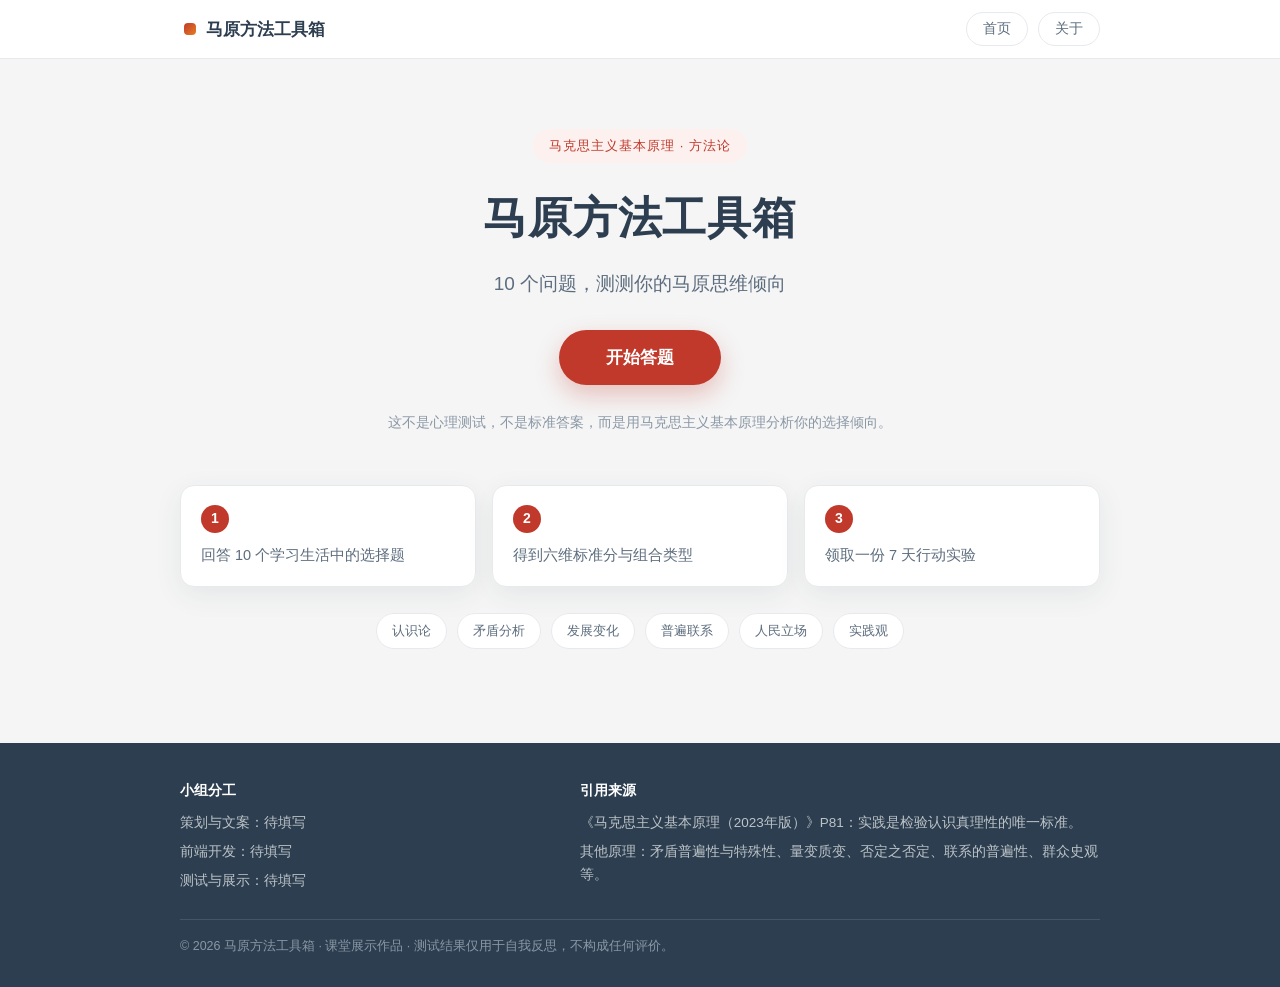
==== index.html @ fc13234e "Add files via upload" ====
<!DOCTYPE html>
<html lang="zh-CN">
<head>
  <meta charset="UTF-8">
  <meta name="viewport" content="width=device-width, initial-scale=1.0">
  <title>马原方法工具箱</title>
  <meta name="description" content="10 个问题，测测你的马原思维倾向：用马克思主义基本原理分析你的选择倾向，并给出一份 7 天行动实验。">
  <meta name="theme-color" content="#C0392B">
  <link rel="icon" type="image/svg+xml" href="assets/favicon.svg">
  <link rel="stylesheet" href="style.css">
</head>
<body>

  <header class="site-header">
    <div class="container header-inner">
      <button class="logo" id="btn-logo" type="button">
        <span class="logo-dot"></span>马原方法工具箱
      </button>
      <nav class="header-nav">
        <button class="nav-btn" id="btn-nav-home" type="button">首页</button>
        <button class="nav-btn" id="btn-about" type="button">关于</button>
      </nav>
    </div>
  </header>

  <main class="container">

    <!-- ============ 首页 ============ -->
    <section id="view-home" class="view">
      <div class="hero">
        <p class="hero-kicker">马克思主义基本原理 · 方法论</p>
        <h1>马原方法工具箱</h1>
        <p class="hero-sub">10 个问题，测测你的马原思维倾向</p>
        <button class="btn btn-primary btn-lg" id="btn-start" type="button">开始答题</button>
        <p class="disclaimer">这不是心理测试，不是标准答案，而是用马克思主义基本原理分析你的选择倾向。</p>
      </div>

      <div class="steps">
        <div class="step">
          <span class="step-num">1</span>
          <p>回答 10 个学习生活中的选择题</p>
        </div>
        <div class="step">
          <span class="step-num">2</span>
          <p>得到六维标准分与组合类型</p>
        </div>
        <div class="step">
          <span class="step-num">3</span>
          <p>领取一份 7 天行动实验</p>
        </div>
      </div>

      <div class="chips">
        <span class="chip">认识论</span>
        <span class="chip">矛盾分析</span>
        <span class="chip">发展变化</span>
        <span class="chip">普遍联系</span>
        <span class="chip">人民立场</span>
        <span class="chip">实践观</span>
      </div>
    </section>

    <!-- ============ 答题页 ============ -->
    <section id="view-quiz" class="view">
      <div class="quiz-head">
        <span id="progress-text">第 1 / 10 题</span>
        <span class="quiz-hint">凭第一反应选择，没有对错</span>
      </div>
      <div class="progress-track">
        <div class="progress-fill" id="progress-fill"></div>
      </div>

      <div class="question-card">
        <h2 class="question-text" id="question-text"></h2>
        <div class="options" id="options"></div>
      </div>

      <div class="quiz-foot">
        <button class="btn btn-ghost" id="btn-prev" type="button">← 上一题</button>
        <span class="quiz-hint">点击选项自动进入下一题</span>
      </div>
    </section>

    <!-- ============ 结果页 ============ -->
    <section id="view-result" class="view">
      <div class="result-head">
        <h2>你的马原思维画像</h2>
        <p>六个维度的标准分（0—100），不是对错，而是你当前的分析习惯</p>
      </div>

      <div class="card">
        <div class="chart-scroll">
          <div class="chart" id="chart" role="img" aria-label="六维标准分柱状图"></div>
        </div>
        <div class="legend">
          <span><i class="dot tier-low"></i>0—39 薄弱</span>
          <span><i class="dot tier-mid"></i>40—59 待提升</span>
          <span><i class="dot tier-good"></i>60—79 良好</span>
          <span><i class="dot tier-high"></i>80—100 突出</span>
        </div>
      </div>

      <div class="card">
        <div class="stat-row">
          <div class="stat">
            <span class="stat-label">最高维</span>
            <strong class="stat-value" id="stat-top"></strong>
          </div>
          <div class="stat">
            <span class="stat-label">最低维</span>
            <strong class="stat-value" id="stat-bottom"></strong>
          </div>
          <div class="stat">
            <span class="stat-label">组合类型</span>
            <strong class="stat-value" id="stat-combo"></strong>
          </div>
        </div>

        <h3 class="card-title">马原诊断</h3>
        <p class="summary-line" id="summary-line"></p>
        <p class="diagnosis-text" id="diagnosis"></p>
        <p class="proverb">马克思主义基本原理提示：实践是检验认识真理性的唯一标准。分析得再好，也要拿到实践中去验证。</p>

        <h3 class="card-title">7 天行动实验</h3>
        <p class="action-lead" id="action-lead"></p>
        <p class="action-text" id="action"></p>

        <p class="final-note">这不是标准答案，最终答案要在实践中检验和调整。</p>

        <div class="result-actions">
          <button class="btn btn-primary" id="btn-retest" type="button">重新测试</button>
          <button class="btn btn-outline" id="btn-home" type="button">返回首页</button>
        </div>
      </div>
    </section>

    <!-- ============ 关于页 ============ -->
    <section id="view-about" class="view">
      <div class="result-head">
        <h2>关于这个工具箱</h2>
        <p>课堂展示项目 · 用马克思主义基本原理分析日常选择</p>
      </div>

      <div class="card about-card">
        <h3 class="card-title">项目简介</h3>
        <p>“马原方法工具箱”是一个静态互动小网站：用 10 个大学生活中的真实情境，测量你在六个马原方法论维度上的思维倾向，给出“最高维 + 最低维”的组合分析。它不是心理测试，也不提供标准答案，而是提供一面自我反思的镜子和一份 7 天行动实验。</p>
      </div>

      <div class="card about-card">
        <h3 class="card-title">六个维度对应的马原原理</h3>
        <ul class="about-list">
          <li>认识（认识论）：感性认识与理性认识、实践是检验真理的唯一标准</li>
          <li>辩证（矛盾分析）：矛盾普遍性与特殊性、主次矛盾、两点论与重点论</li>
          <li>发展（发展变化）：量变与质变、否定之否定、过程性思维</li>
          <li>系统（普遍联系）：联系的普遍性、整体与部分、系统观念</li>
          <li>价值（人民立场）：群众史观、为人民服务、个人价值与社会价值统一</li>
          <li>实践（实践观）：实践是检验认识真理性的唯一标准</li>
        </ul>
      </div>

      <div class="card about-card">
        <h3 class="card-title">小组信息</h3>
        <p>组员与分工：待填写（建议填写：姓名 / 策划与文案、前端开发、测试、展示）。</p>
      </div>

      <div class="card about-card">
        <h3 class="card-title">反馈问卷</h3>
        <p>欢迎扫码填写反馈，帮助我们把工具做得更好：</p>
        <div class="qr-slot">在此放置反馈问卷二维码</div>
      </div>

      <div class="card about-card">
        <h3 class="card-title">引用来源</h3>
        <p>《马克思主义基本原理（2023年版）》P81：实践是检验认识真理性的唯一标准。</p>
        <p>其他原理：矛盾普遍性与特殊性、量变质变规律、否定之否定规律、联系的普遍性、群众史观等。</p>
      </div>
    </section>

  </main>

  <footer class="site-footer">
    <div class="container">
      <div class="footer-grid">
        <div>
          <h4>小组分工</h4>
          <p>策划与文案：待填写</p>
          <p>前端开发：待填写</p>
          <p>测试与展示：待填写</p>
        </div>
        <div>
          <h4>引用来源</h4>
          <p>《马克思主义基本原理（2023年版）》P81：实践是检验认识真理性的唯一标准。</p>
          <p>其他原理：矛盾普遍性与特殊性、量变质变、否定之否定、联系的普遍性、群众史观等。</p>
        </div>
      </div>
      <p class="copyright">© 2026 马原方法工具箱 · 课堂展示作品 · 测试结果仅用于自我反思，不构成任何评价。</p>
    </div>
  </footer>

  <noscript>
    <p style="text-align:center;padding:20px;">本页面需要开启 JavaScript 才能答题，请在浏览器设置中允许 JavaScript。</p>
  </noscript>

  <script src="data.js"></script>
  <script src="script.js"></script>
</body>
</html>
---- style.css ----
/* ============================================================
 * 马原方法工具箱 · 样式
 * 主色：马原红 #C0392B ｜ 辅色：深蓝 #2C3E50 ｜ 背景：#F5F5F5
 * ============================================================ */

:root {
  --red: #C0392B;
  --red-dark: #A93226;
  --red-soft: #FDF1EF;
  --ink: #2C3E50;
  --ink-soft: #5D6D7E;
  --muted: #8A97A5;
  --bg: #F5F5F5;
  --card: #FFFFFF;
  --line: #E6E9ED;
  --tier-low: #E74C3C;
  --tier-mid: #E67E22;
  --tier-good: #3498DB;
  --tier-high: #27AE60;
  --radius: 14px;
  --shadow: 0 8px 28px rgba(44, 62, 80, 0.08);
}

* { box-sizing: border-box; }

body {
  margin: 0;
  background: var(--bg);
  color: var(--ink);
  font-family: "PingFang SC", "Hiragino Sans GB", "Microsoft YaHei", "Noto Sans SC", -apple-system, "Segoe UI", sans-serif;
  line-height: 1.7;
  -webkit-font-smoothing: antialiased;
}

.container {
  width: min(920px, 100% - 40px);
  margin: 0 auto;
}

/* ---------- 顶栏 ---------- */

.site-header {
  position: sticky;
  top: 0;
  z-index: 10;
  background: rgba(255, 255, 255, 0.92);
  backdrop-filter: blur(8px);
  border-bottom: 1px solid var(--line);
}

.header-inner {
  display: flex;
  align-items: center;
  justify-content: space-between;
  padding: 12px 0;
}

.logo {
  display: flex;
  align-items: center;
  gap: 10px;
  border: 0;
  background: none;
  padding: 4px;
  cursor: pointer;
  font-family: inherit;
  font-size: 17px;
  font-weight: 700;
  color: var(--ink);
}

.logo-dot {
  width: 12px;
  height: 12px;
  border-radius: 4px;
  background: linear-gradient(135deg, var(--red), #E67E22);
}

.header-nav {
  display: flex;
  gap: 10px;
}

.nav-btn {
  border: 1px solid var(--line);
  background: #fff;
  color: var(--ink-soft);
  padding: 7px 16px;
  border-radius: 999px;
  cursor: pointer;
  font-family: inherit;
  font-size: 14px;
  transition: border-color .2s, color .2s, background .2s;
}

.nav-btn:hover {
  border-color: var(--red);
  color: var(--red);
  background: var(--red-soft);
}

/* ---------- 视图切换 ---------- */

.view { display: none; padding: 44px 0 64px; }

.view.active {
  display: block;
  animation: fadeUp .38s ease both;
}

@keyframes fadeUp {
  from { opacity: 0; transform: translateY(10px); }
  to   { opacity: 1; transform: none; }
}

/* ---------- 通用按钮 ---------- */

.btn {
  display: inline-block;
  border: 1.5px solid transparent;
  border-radius: 999px;
  padding: 11px 30px;
  font-family: inherit;
  font-size: 15px;
  font-weight: 600;
  cursor: pointer;
  transition: background .2s, color .2s, transform .2s, box-shadow .2s, border-color .2s;
}

.btn-primary {
  background: var(--red);
  color: #fff;
  box-shadow: 0 10px 24px rgba(192, 57, 43, 0.28);
}

.btn-primary:hover {
  background: var(--red-dark);
  transform: translateY(-2px);
}

.btn-outline {
  background: #fff;
  border-color: var(--red);
  color: var(--red);
}

.btn-outline:hover { background: var(--red-soft); }

.btn-ghost {
  background: none;
  border: 1.5px dashed var(--line);
  color: var(--ink-soft);
  padding: 8px 18px;
  font-size: 14px;
}

.btn-ghost:hover:not(:disabled) {
  border-color: var(--red);
  color: var(--red);
}

.btn-ghost:disabled {
  opacity: .4;
  cursor: default;
}

.btn-lg {
  padding: 15px 46px;
  font-size: 17px;
}

/* ---------- 首页 ---------- */

.hero {
  text-align: center;
  padding: 26px 0 10px;
}

.hero-kicker {
  display: inline-block;
  margin: 0 0 18px;
  padding: 6px 16px;
  border-radius: 999px;
  background: var(--red-soft);
  color: var(--red);
  font-size: 13px;
  letter-spacing: .08em;
}

.hero h1 {
  margin: 0 0 12px;
  font-size: clamp(30px, 6vw, 44px);
  letter-spacing: .02em;
}

.hero-sub {
  margin: 0 0 30px;
  font-size: clamp(16px, 3vw, 19px);
  color: var(--ink-soft);
}

.disclaimer {
  max-width: 540px;
  margin: 26px auto 0;
  color: var(--muted);
  font-size: 14px;
}

.steps {
  display: grid;
  grid-template-columns: repeat(3, 1fr);
  gap: 16px;
  margin: 40px 0 26px;
}

.step {
  background: var(--card);
  border: 1px solid var(--line);
  border-radius: var(--radius);
  padding: 18px 20px;
  box-shadow: var(--shadow);
}

.step p {
  margin: 10px 0 0;
  color: var(--ink-soft);
  font-size: 14.5px;
}

.step-num {
  display: inline-grid;
  place-items: center;
  width: 28px;
  height: 28px;
  border-radius: 50%;
  background: var(--red);
  color: #fff;
  font-size: 14px;
  font-weight: 700;
}

.chips {
  display: flex;
  flex-wrap: wrap;
  justify-content: center;
  gap: 10px;
}

.chip {
  background: #fff;
  border: 1px solid var(--line);
  border-radius: 999px;
  padding: 6px 15px;
  font-size: 13px;
  color: var(--ink-soft);
}

/* ---------- 答题页 ---------- */

.quiz-head {
  display: flex;
  align-items: baseline;
  justify-content: space-between;
  margin-bottom: 10px;
  font-size: 14px;
  font-weight: 600;
  color: var(--ink-soft);
}

.quiz-hint {
  font-size: 13px;
  font-weight: 400;
  color: var(--muted);
}

.progress-track {
  height: 8px;
  background: #E9ECEF;
  border-radius: 999px;
  overflow: hidden;
  margin-bottom: 32px;
}

.progress-fill {
  height: 100%;
  width: 10%;
  border-radius: 999px;
  background: linear-gradient(90deg, var(--red), #E67E22);
  transition: width .35s ease;
}

.question-card {
  background: var(--card);
  border-radius: var(--radius);
  box-shadow: var(--shadow);
  padding: 30px;
}

.question-text {
  margin: 0 0 22px;
  font-size: clamp(18px, 3.6vw, 22px);
}

.options {
  display: grid;
  gap: 12px;
}

.option {
  display: flex;
  align-items: flex-start;
  gap: 14px;
  width: 100%;
  padding: 15px 18px;
  border: 1.5px solid var(--line);
  border-radius: 12px;
  background: #FBFCFD;
  color: var(--ink);
  font-family: inherit;
  font-size: 15.5px;
  text-align: left;
  cursor: pointer;
  transition: border-color .18s, background .18s, transform .18s, box-shadow .18s;
}

.option:hover:not(:disabled) {
  border-color: var(--red);
  background: #fff;
  box-shadow: 0 6px 18px rgba(192, 57, 43, 0.1);
  transform: translateX(3px);
}

.option:disabled { cursor: default; }

.option .key {
  flex: none;
  display: grid;
  place-items: center;
  width: 26px;
  height: 26px;
  margin-top: 1px;
  border-radius: 50%;
  background: #EEF1F4;
  color: var(--ink-soft);
  font-size: 13px;
  font-weight: 700;
  transition: background .18s, color .18s;
}

.option.selected {
  border-color: var(--red);
  background: var(--red-soft);
}

.option.selected .key {
  background: var(--red);
  color: #fff;
}

.quiz-foot {
  display: flex;
  align-items: center;
  justify-content: space-between;
  margin-top: 20px;
}

/* ---------- 结果页 ---------- */

.result-head {
  text-align: center;
  margin-bottom: 26px;
}

.result-head h2 {
  margin: 0 0 8px;
  font-size: clamp(24px, 5vw, 32px);
}

.result-head p {
  margin: 0;
  color: var(--muted);
  font-size: 14px;
}

.card {
  background: var(--card);
  border-radius: var(--radius);
  box-shadow: var(--shadow);
  padding: 26px;
  margin-bottom: 20px;
}

.chart-scroll {
  overflow-x: auto;
  padding-bottom: 6px;
}

.chart {
  display: flex;
  align-items: flex-end;
  gap: 14px;
  min-width: 430px;
  padding: 8px 4px 0;
}

.bar-col {
  flex: 1;
  display: flex;
  flex-direction: column;
  align-items: center;
  gap: 8px;
  min-width: 46px;
}

.bar-value {
  font-size: 15px;
  font-weight: 700;
  color: var(--ink);
}

.bar-track {
  width: 100%;
  max-width: 54px;
  height: 220px;
  display: flex;
  flex-direction: column;
  justify-content: flex-end;
  background: #F1F3F6;
  border-radius: 10px;
  overflow: hidden;
}

.bar {
  width: 100%;
  height: 0;
  border-radius: 10px 10px 0 0;
  transition: height .9s cubic-bezier(.22, .8, .3, 1);
}

.bar.tier-low  { background: linear-gradient(180deg, #F16A5A, var(--tier-low)); }
.bar.tier-mid  { background: linear-gradient(180deg, #F0A052, var(--tier-mid)); }
.bar.tier-good { background: linear-gradient(180deg, #5DADE2, var(--tier-good)); }
.bar.tier-high { background: linear-gradient(180deg, #52BE80, var(--tier-high)); }

.bar-name {
  font-size: 14px;
  color: var(--ink-soft);
}

.legend {
  display: flex;
  flex-wrap: wrap;
  justify-content: center;
  gap: 8px 18px;
  margin-top: 18px;
  font-size: 13px;
  color: var(--ink-soft);
}

.legend .dot {
  display: inline-block;
  width: 10px;
  height: 10px;
  border-radius: 3px;
  margin-right: 6px;
}

.dot.tier-low  { background: var(--tier-low); }
.dot.tier-mid  { background: var(--tier-mid); }
.dot.tier-good { background: var(--tier-good); }
.dot.tier-high { background: var(--tier-high); }

.stat-row {
  display: grid;
  grid-template-columns: repeat(3, 1fr);
  gap: 14px;
  margin-bottom: 8px;
}

.stat {
  background: #FAFBFC;
  border: 1px solid var(--line);
  border-radius: 12px;
  padding: 14px 16px;
}

.stat-label {
  display: block;
  margin-bottom: 4px;
  font-size: 13px;
  color: var(--muted);
}

.stat-value {
  font-size: 18px;
  color: var(--red);
}

.card-title {
  display: flex;
  align-items: center;
  gap: 8px;
  margin: 26px 0 10px;
  font-size: 16px;
}

.card-title::before {
  content: "";
  width: 4px;
  height: 16px;
  border-radius: 2px;
  background: var(--red);
}

.summary-line {
  margin: 0 0 8px;
  font-weight: 600;
}

.diagnosis-text {
  margin: 0;
  color: var(--ink-soft);
}

.proverb {
  margin: 16px 0 0;
  padding: 12px 16px;
  border-left: 3px solid var(--red);
  border-radius: 0 10px 10px 0;
  background: #FFF8F6;
  color: var(--ink-soft);
  font-size: 14px;
}

.action-lead {
  margin: 0 0 4px;
  font-size: 14px;
  color: var(--muted);
}

.action-text {
  margin: 0;
  font-size: 16px;
  font-weight: 600;
}

.final-note {
  margin: 26px 0 0;
  padding-top: 18px;
  border-top: 1px dashed var(--line);
  text-align: center;
  color: var(--muted);
  font-size: 13.5px;
}

.result-actions {
  display: flex;
  flex-wrap: wrap;
  justify-content: center;
  gap: 14px;
  margin-top: 20px;
}

/* ---------- 关于页 ---------- */

.about-card { margin-bottom: 16px; }

.about-card .card-title { margin-top: 0; }

.about-card p {
  margin: 0 0 8px;
  color: var(--ink-soft);
}

.about-list {
  margin: 0;
  padding-left: 20px;
  color: var(--ink-soft);
}

.about-list li { margin-bottom: 6px; }

.qr-slot {
  display: grid;
  place-items: center;
  width: 170px;
  height: 170px;
  padding: 10px;
  border: 2px dashed var(--line);
  border-radius: 12px;
  color: var(--muted);
  font-size: 13px;
  text-align: center;
}

/* ---------- 页脚 ---------- */

.site-footer {
  margin-top: 30px;
  padding: 36px 0 24px;
  background: var(--ink);
  color: #BDC3C7;
  font-size: 13.5px;
}

.footer-grid {
  display: grid;
  grid-template-columns: 1fr 1.4fr;
  gap: 28px;
  margin-bottom: 20px;
}

.site-footer h4 {
  margin: 0 0 10px;
  color: #fff;
  font-size: 14px;
}

.site-footer p { margin: 0 0 6px; }

.copyright {
  margin: 0;
  padding-top: 16px;
  border-top: 1px solid rgba(255, 255, 255, 0.12);
  color: #8A97A5;
  font-size: 12.5px;
}

/* ---------- 响应式 ---------- */

@media (max-width: 680px) {
  .container { width: calc(100% - 32px); }

  .steps { grid-template-columns: 1fr; }

  .stat-row { grid-template-columns: 1fr; }

  .footer-grid { grid-template-columns: 1fr; }

  .question-card { padding: 20px; }

  .chart {
    min-width: 0;
    gap: 8px;
    padding: 6px 2px 0;
  }

  .bar-col { min-width: 40px; }

  .bar-track { height: 170px; max-width: 48px; }

  .bar-value { font-size: 14px; }

  .quiz-foot .quiz-hint { display: none; }
}

@media (prefers-reduced-motion: reduce) {
  * {
    animation: none !important;
    transition: none !important;
  }
}
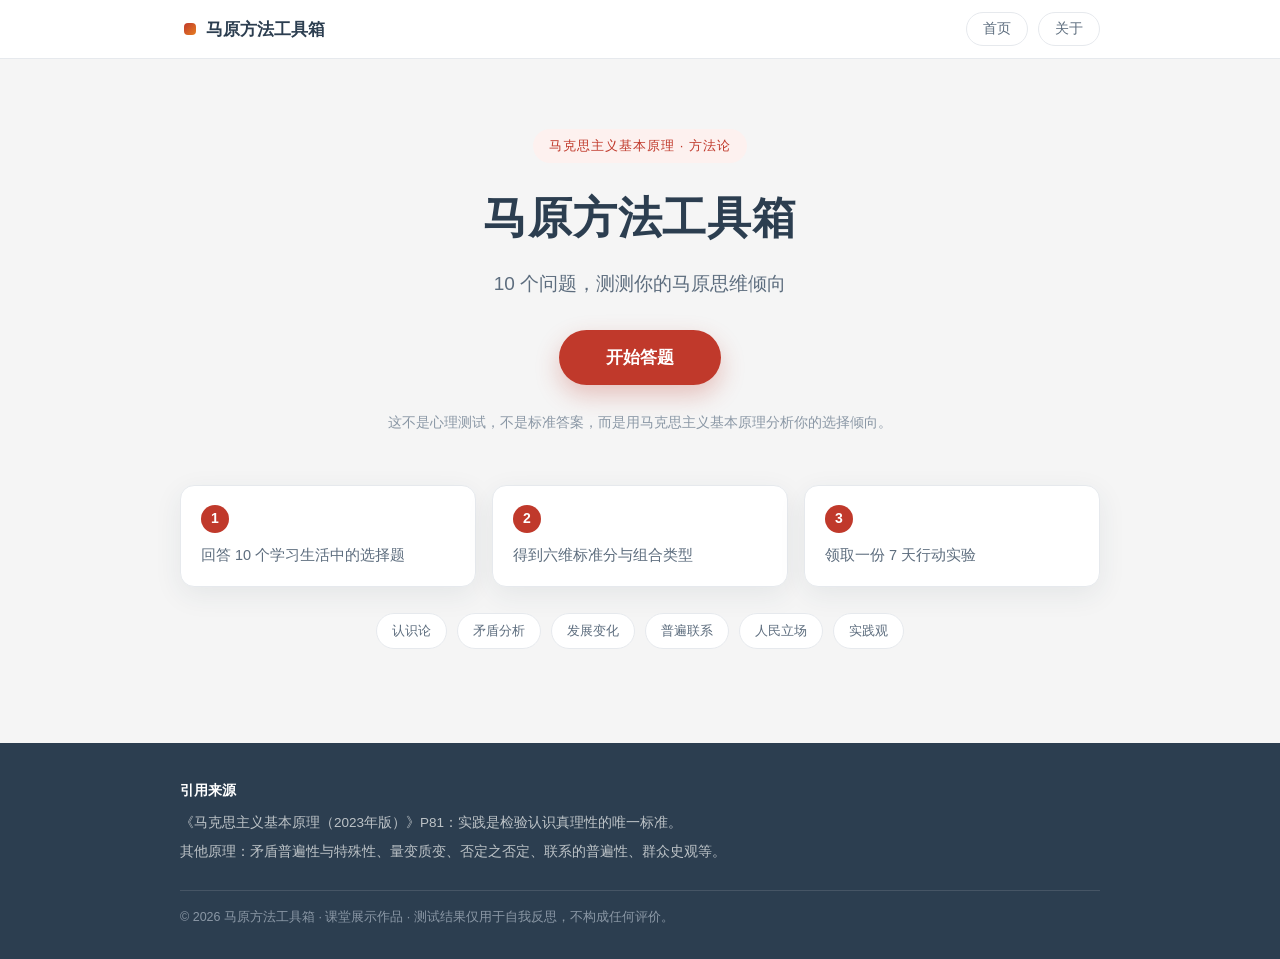
==== commit 3af7c528: "删除关于页与页脚中的小组分工内容" ====
--- a/index.html
+++ b/index.html
@@ -159,11 +159,6 @@
       </div>
 
       <div class="card about-card">
-        <h3 class="card-title">小组信息</h3>
-        <p>组员与分工：待填写（建议填写：姓名 / 策划与文案、前端开发、测试、展示）。</p>
-      </div>
-
-      <div class="card about-card">
         <h3 class="card-title">反馈问卷</h3>
         <p>欢迎扫码填写反馈，帮助我们把工具做得更好：</p>
         <div class="qr-slot">在此放置反馈问卷二维码</div>
@@ -182,12 +177,6 @@
     <div class="container">
       <div class="footer-grid">
         <div>
-          <h4>小组分工</h4>
-          <p>策划与文案：待填写</p>
-          <p>前端开发：待填写</p>
-          <p>测试与展示：待填写</p>
-        </div>
-        <div>
           <h4>引用来源</h4>
           <p>《马克思主义基本原理（2023年版）》P81：实践是检验认识真理性的唯一标准。</p>
           <p>其他原理：矛盾普遍性与特殊性、量变质变、否定之否定、联系的普遍性、群众史观等。</p>
@@ -204,4 +193,4 @@
   <script src="data.js"></script>
   <script src="script.js"></script>
 </body>
-</html>
+</html>
--- a/style.css
+++ b/style.css
@@ -605,7 +605,7 @@
 
 .footer-grid {
   display: grid;
-  grid-template-columns: 1fr 1.4fr;
+  grid-template-columns: 1fr;
   gap: 28px;
   margin-bottom: 20px;
 }
@@ -659,4 +659,4 @@
     animation: none !important;
     transition: none !important;
   }
-}
+}
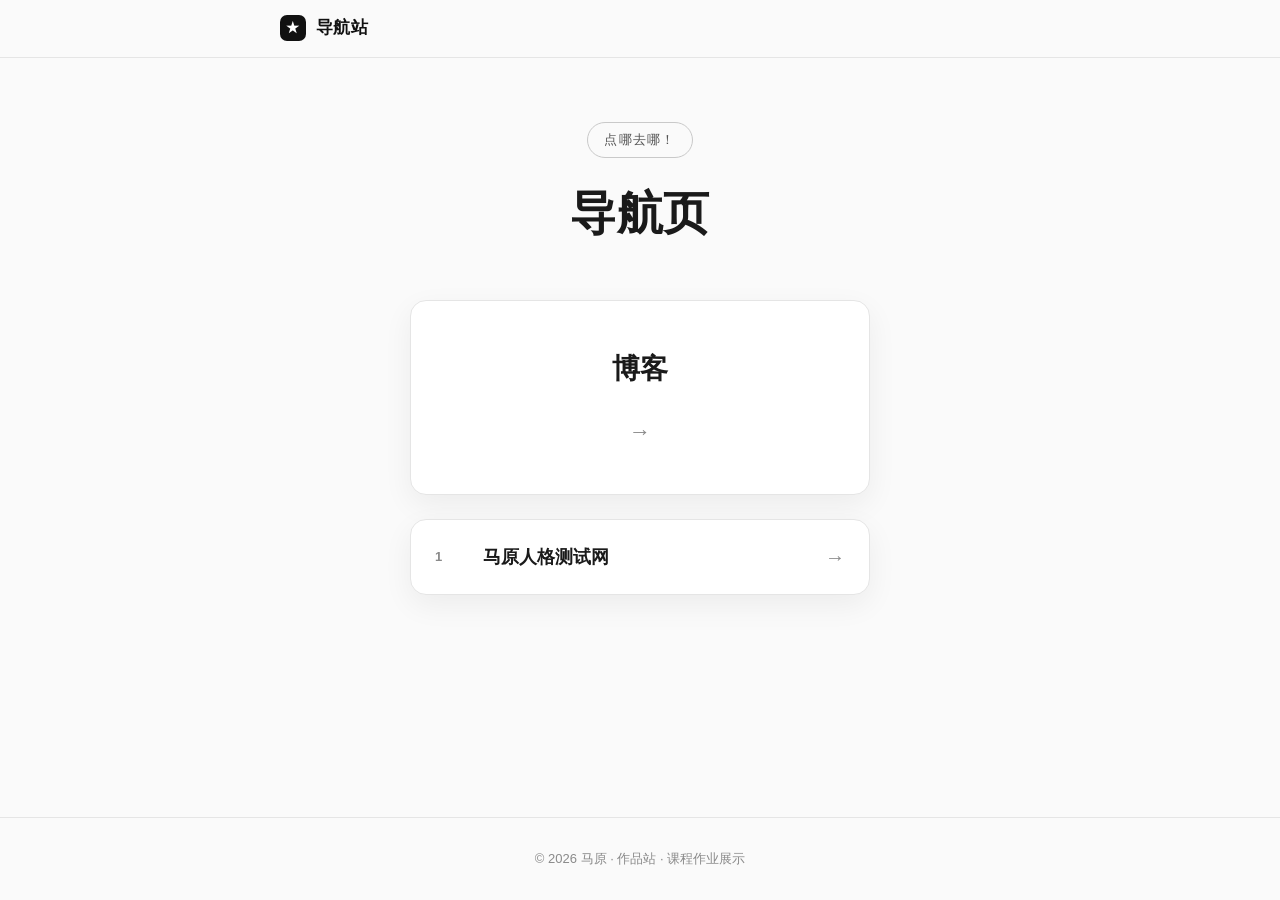
==== commit 074cde65: "Add files via upload" ====
--- a/index.html
+++ b/index.html
@@ -3,194 +3,51 @@
 <head>
   <meta charset="UTF-8">
   <meta name="viewport" content="width=device-width, initial-scale=1.0">
-  <title>马原方法工具箱</title>
-  <meta name="description" content="10 个问题，测测你的马原思维倾向：用马克思主义基本原理分析你的选择倾向，并给出一份 7 天行动实验。">
-  <meta name="theme-color" content="#C0392B">
+  <title>小东西合集</title>
+  <meta name="description" content="导航页面">
+  <meta name="theme-color" content="#111111">
   <link rel="icon" type="image/svg+xml" href="assets/favicon.svg">
-  <link rel="stylesheet" href="style.css">
+  <link rel="stylesheet" href="assets/css/home.css">
 </head>
 <body>
 
   <header class="site-header">
     <div class="container header-inner">
-      <button class="logo" id="btn-logo" type="button">
-        <span class="logo-dot"></span>马原方法工具箱
-      </button>
-      <nav class="header-nav">
-        <button class="nav-btn" id="btn-nav-home" type="button">首页</button>
-        <button class="nav-btn" id="btn-about" type="button">关于</button>
-      </nav>
+      <div class="logo">
+        <span class="logo-mark">★</span>导航站
+      </div>
     </div>
   </header>
 
   <main class="container">
 
-    <!-- ============ 首页 ============ -->
-    <section id="view-home" class="view">
-      <div class="hero">
-        <p class="hero-kicker">马克思主义基本原理 · 方法论</p>
-        <h1>马原方法工具箱</h1>
-        <p class="hero-sub">10 个问题，测测你的马原思维倾向</p>
-        <button class="btn btn-primary btn-lg" id="btn-start" type="button">开始答题</button>
-        <p class="disclaimer">这不是心理测试，不是标准答案，而是用马克思主义基本原理分析你的选择倾向。</p>
-      </div>
-
-      <div class="steps">
-        <div class="step">
-          <span class="step-num">1</span>
-          <p>回答 10 个学习生活中的选择题</p>
-        </div>
-        <div class="step">
-          <span class="step-num">2</span>
-          <p>得到六维标准分与组合类型</p>
-        </div>
-        <div class="step">
-          <span class="step-num">3</span>
-          <p>领取一份 7 天行动实验</p>
-        </div>
-      </div>
-
-      <div class="chips">
-        <span class="chip">认识论</span>
-        <span class="chip">矛盾分析</span>
-        <span class="chip">发展变化</span>
-        <span class="chip">普遍联系</span>
-        <span class="chip">人民立场</span>
-        <span class="chip">实践观</span>
-      </div>
+    <section class="hero">
+      <p class="hero-kicker">点哪去哪！</p>
+      <h1>导航页</h1>
     </section>
 
-    <!-- ============ 答题页 ============ -->
-    <section id="view-quiz" class="view">
-      <div class="quiz-head">
-        <span id="progress-text">第 1 / 10 题</span>
-        <span class="quiz-hint">凭第一反应选择，没有对错</span>
-      </div>
-      <div class="progress-track">
-        <div class="progress-fill" id="progress-fill"></div>
-      </div>
+    <nav class="nav-list" aria-label="子页面导航">
 
-      <div class="question-card">
-        <h2 class="question-text" id="question-text"></h2>
-        <div class="options" id="options"></div>
-      </div>
+      <a class="nav-card nav-card--featured" href="blog.html">
+        <span class="nav-card-name">博客</span>
+        <span class="nav-card-arrow" aria-hidden="true">→</span>
+      </a>
 
-      <div class="quiz-foot">
-        <button class="btn btn-ghost" id="btn-prev" type="button">← 上一题</button>
-        <span class="quiz-hint">点击选项自动进入下一题</span>
-      </div>
-    </section>
+      <a class="nav-card" href="test.html">
+        <span class="nav-card-num">1</span>
+        <span class="nav-card-name">马原人格测试网</span>
+        <span class="nav-card-arrow" aria-hidden="true">→</span>
+      </a>
 
-    <!-- ============ 结果页 ============ -->
-    <section id="view-result" class="view">
-      <div class="result-head">
-        <h2>你的马原思维画像</h2>
-        <p>六个维度的标准分（0—100），不是对错，而是你当前的分析习惯</p>
-      </div>
-
-      <div class="card">
-        <div class="chart-scroll">
-          <div class="chart" id="chart" role="img" aria-label="六维标准分柱状图"></div>
-        </div>
-        <div class="legend">
-          <span><i class="dot tier-low"></i>0—39 薄弱</span>
-          <span><i class="dot tier-mid"></i>40—59 待提升</span>
-          <span><i class="dot tier-good"></i>60—79 良好</span>
-          <span><i class="dot tier-high"></i>80—100 突出</span>
-        </div>
-      </div>
-
-      <div class="card">
-        <div class="stat-row">
-          <div class="stat">
-            <span class="stat-label">最高维</span>
-            <strong class="stat-value" id="stat-top"></strong>
-          </div>
-          <div class="stat">
-            <span class="stat-label">最低维</span>
-            <strong class="stat-value" id="stat-bottom"></strong>
-          </div>
-          <div class="stat">
-            <span class="stat-label">组合类型</span>
-            <strong class="stat-value" id="stat-combo"></strong>
-          </div>
-        </div>
-
-        <h3 class="card-title">马原诊断</h3>
-        <p class="summary-line" id="summary-line"></p>
-        <p class="diagnosis-text" id="diagnosis"></p>
-        <p class="proverb">马克思主义基本原理提示：实践是检验认识真理性的唯一标准。分析得再好，也要拿到实践中去验证。</p>
-
-        <h3 class="card-title">7 天行动实验</h3>
-        <p class="action-lead" id="action-lead"></p>
-        <p class="action-text" id="action"></p>
-
-        <p class="final-note">这不是标准答案，最终答案要在实践中检验和调整。</p>
-
-        <div class="result-actions">
-          <button class="btn btn-primary" id="btn-retest" type="button">重新测试</button>
-          <button class="btn btn-outline" id="btn-home" type="button">返回首页</button>
-        </div>
-      </div>
-    </section>
-
-    <!-- ============ 关于页 ============ -->
-    <section id="view-about" class="view">
-      <div class="result-head">
-        <h2>关于这个工具箱</h2>
-        <p>课堂展示项目 · 用马克思主义基本原理分析日常选择</p>
-      </div>
-
-      <div class="card about-card">
-        <h3 class="card-title">项目简介</h3>
-        <p>“马原方法工具箱”是一个静态互动小网站：用 10 个大学生活中的真实情境，测量你在六个马原方法论维度上的思维倾向，给出“最高维 + 最低维”的组合分析。它不是心理测试，也不提供标准答案，而是提供一面自我反思的镜子和一份 7 天行动实验。</p>
-      </div>
-
-      <div class="card about-card">
-        <h3 class="card-title">六个维度对应的马原原理</h3>
-        <ul class="about-list">
-          <li>认识（认识论）：感性认识与理性认识、实践是检验真理的唯一标准</li>
-          <li>辩证（矛盾分析）：矛盾普遍性与特殊性、主次矛盾、两点论与重点论</li>
-          <li>发展（发展变化）：量变与质变、否定之否定、过程性思维</li>
-          <li>系统（普遍联系）：联系的普遍性、整体与部分、系统观念</li>
-          <li>价值（人民立场）：群众史观、为人民服务、个人价值与社会价值统一</li>
-          <li>实践（实践观）：实践是检验认识真理性的唯一标准</li>
-        </ul>
-      </div>
-
-      <div class="card about-card">
-        <h3 class="card-title">反馈问卷</h3>
-        <p>欢迎扫码填写反馈，帮助我们把工具做得更好：</p>
-        <div class="qr-slot">在此放置反馈问卷二维码</div>
-      </div>
-
-      <div class="card about-card">
-        <h3 class="card-title">引用来源</h3>
-        <p>《马克思主义基本原理（2023年版）》P81：实践是检验认识真理性的唯一标准。</p>
-        <p>其他原理：矛盾普遍性与特殊性、量变质变规律、否定之否定规律、联系的普遍性、群众史观等。</p>
-      </div>
-    </section>
+    </nav>
 
   </main>
 
   <footer class="site-footer">
     <div class="container">
-      <div class="footer-grid">
-        <div>
-          <h4>引用来源</h4>
-          <p>《马克思主义基本原理（2023年版）》P81：实践是检验认识真理性的唯一标准。</p>
-          <p>其他原理：矛盾普遍性与特殊性、量变质变、否定之否定、联系的普遍性、群众史观等。</p>
-        </div>
-      </div>
-      <p class="copyright">© 2026 马原方法工具箱 · 课堂展示作品 · 测试结果仅用于自我反思，不构成任何评价。</p>
+      <p>© 2026 马原 · 作品站 · 课程作业展示</p>
     </div>
   </footer>
 
-  <noscript>
-    <p style="text-align:center;padding:20px;">本页面需要开启 JavaScript 才能答题，请在浏览器设置中允许 JavaScript。</p>
-  </noscript>
-
-  <script src="data.js"></script>
-  <script src="script.js"></script>
 </body>
 </html>
--- a/assets/css/home.css
+++ b/assets/css/home.css
@@ -0,0 +1,207 @@
+/* ============================================================
+ * 马原 · 作品站 —— 主页面样式（纯导航）
+ * 配色：黑白灰（极简）
+ * 布局：「博客」居中主视觉，其余子页面按 01/02/03 向下排列
+ * ============================================================ */
+
+:root {
+  --black: #111111;
+  --ink: #1a1a1a;
+  --ink-soft: #555555;
+  --muted: #8a8a8a;
+  --bg: #fafafa;
+  --card: #ffffff;
+  --line: #e5e5e5;
+  --line-dark: #c9c9c9;
+  --radius: 16px;
+  --shadow: 0 10px 30px rgba(0, 0, 0, 0.06);
+}
+
+* { box-sizing: border-box; }
+
+html { scroll-behavior: smooth; }
+
+body {
+  margin: 0;
+  background: var(--bg);
+  color: var(--ink);
+  font-family: "PingFang SC", "Hiragino Sans GB", "Microsoft YaHei", "Noto Sans SC", -apple-system, "Segoe UI", sans-serif;
+  line-height: 1.7;
+  -webkit-font-smoothing: antialiased;
+  display: flex;
+  flex-direction: column;
+  min-height: 100vh;
+}
+
+.container {
+  width: min(720px, 100% - 40px);
+  margin: 0 auto;
+}
+
+/* ---------- 顶栏 ---------- */
+
+.site-header {
+  position: sticky;
+  top: 0;
+  z-index: 10;
+  background: rgba(250, 250, 250, 0.9);
+  backdrop-filter: blur(10px);
+  border-bottom: 1px solid var(--line);
+}
+
+.header-inner {
+  display: flex;
+  align-items: center;
+  padding: 14px 0;
+}
+
+.logo {
+  display: flex;
+  align-items: center;
+  gap: 10px;
+  color: var(--black);
+  font-size: 17px;
+  font-weight: 700;
+  letter-spacing: 0.02em;
+}
+
+.logo-mark {
+  display: grid;
+  place-items: center;
+  width: 26px;
+  height: 26px;
+  border-radius: 7px;
+  background: var(--black);
+  color: #fff;
+  font-size: 13px;
+}
+
+/* ---------- Hero ---------- */
+
+.hero {
+  text-align: center;
+  padding: 64px 0 40px;
+}
+
+.hero-kicker {
+  display: inline-block;
+  margin: 0 0 16px;
+  padding: 6px 16px;
+  border: 1px solid var(--line-dark);
+  border-radius: 999px;
+  color: var(--ink-soft);
+  font-size: 13px;
+  letter-spacing: 0.1em;
+}
+
+.hero h1 {
+  margin: 0;
+  font-size: clamp(32px, 6vw, 46px);
+  letter-spacing: 0.02em;
+  font-weight: 800;
+}
+
+/* ---------- 导航列表 ---------- */
+
+.nav-list {
+  display: flex;
+  flex-direction: column;
+  align-items: center;
+  gap: 14px;
+  padding: 8px 0 56px;
+}
+
+.nav-card {
+  display: flex;
+  align-items: center;
+  gap: 14px;
+  width: 100%;
+  max-width: 460px;
+  padding: 20px 24px;
+  background: var(--card);
+  border: 1px solid var(--line);
+  border-radius: var(--radius);
+  text-decoration: none;
+  color: var(--ink);
+  box-shadow: var(--shadow);
+  transition: transform 0.25s ease, border-color 0.25s ease, box-shadow 0.25s ease;
+}
+
+.nav-card:hover {
+  transform: translateY(-3px);
+  border-color: var(--line-dark);
+  box-shadow: 0 16px 36px rgba(0, 0, 0, 0.1);
+}
+
+/* 「博客」居中主视觉 */
+.nav-card--featured {
+  flex-direction: column;
+  justify-content: center;
+  text-align: center;
+  padding: 44px 24px;
+  margin-bottom: 10px;
+}
+
+.nav-card--featured .nav-card-name {
+  font-size: 28px;
+  font-weight: 800;
+}
+
+.nav-card-num {
+  flex: none;
+  width: 34px;
+  font-size: 13px;
+  font-weight: 600;
+  letter-spacing: 0.12em;
+  color: var(--muted);
+}
+
+.nav-card-name {
+  flex: 1;
+  font-size: 18px;
+  font-weight: 700;
+}
+
+.nav-card-arrow {
+  flex: none;
+  font-size: 20px;
+  color: var(--muted);
+  transition: transform 0.25s ease, color 0.25s ease;
+}
+
+.nav-card--featured .nav-card-arrow {
+  margin-top: 6px;
+  font-size: 22px;
+}
+
+.nav-card:hover .nav-card-arrow {
+  color: var(--black);
+  transform: translateX(4px);
+}
+
+.nav-card--featured:hover .nav-card-arrow {
+  transform: translateX(0) translateY(2px);
+}
+
+/* ---------- 页脚 ---------- */
+
+.site-footer {
+  margin-top: auto;
+  padding: 30px 0;
+  border-top: 1px solid var(--line);
+  color: var(--muted);
+  font-size: 13px;
+  text-align: center;
+}
+
+.site-footer p { margin: 0; }
+
+/* ---------- 响应式 ---------- */
+
+@media (max-width: 680px) {
+  .container { width: calc(100% - 32px); }
+
+  .hero { padding: 48px 0 32px; }
+
+  .nav-card--featured { padding: 36px 20px; }
+}
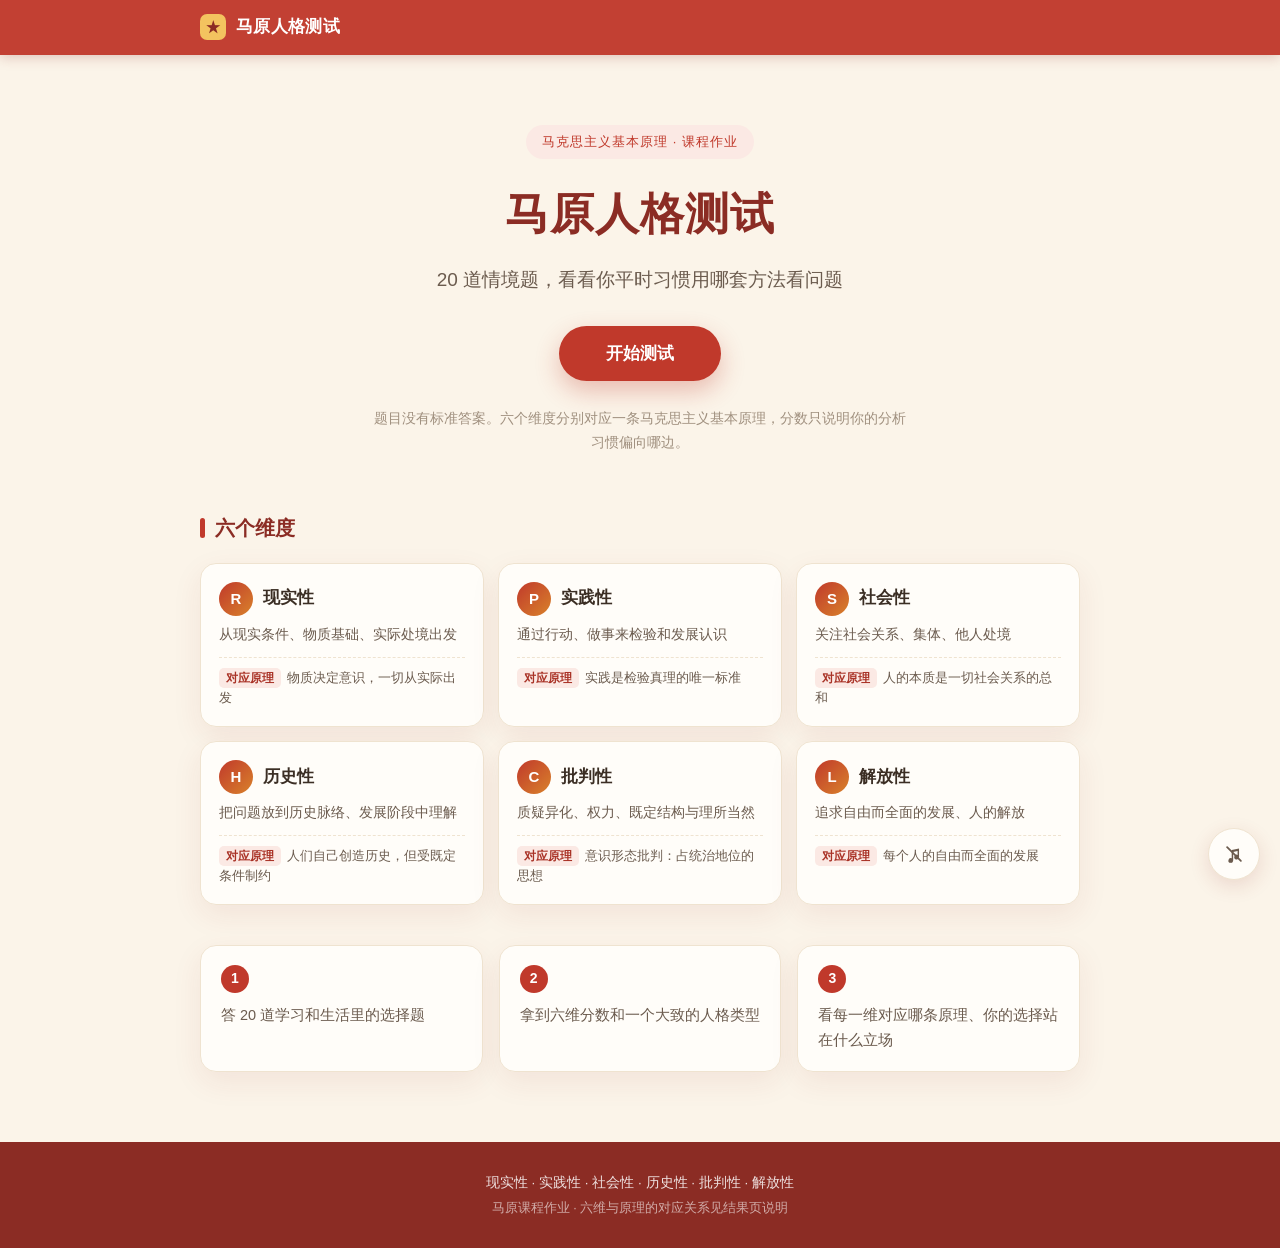
==== commit 5297ea30: "根网址直达测试页：index 改为跳转页，移除返回主页按钮" ====
--- a/index.html
+++ b/index.html
@@ -3,51 +3,27 @@
 <head>
   <meta charset="UTF-8">
   <meta name="viewport" content="width=device-width, initial-scale=1.0">
-  <title>小东西合集</title>
-  <meta name="description" content="导航页面">
-  <meta name="theme-color" content="#111111">
+  <title>马原人格测试</title>
+  <meta name="description" content="马原课程作业 · 人格测试">
+  <meta name="theme-color" content="#C0392B">
   <link rel="icon" type="image/svg+xml" href="assets/favicon.svg">
-  <link rel="stylesheet" href="assets/css/home.css">
+  <!-- 打开根网址直接进测试页：JS 优先（不留下历史记录），meta 兜底，纯文本链接保底 -->
+  <script>location.replace("test.html");</script>
+  <meta http-equiv="refresh" content="0; url=test.html">
+  <style>
+    body {
+      margin: 0;
+      min-height: 100vh;
+      display: grid;
+      place-items: center;
+      font-family: system-ui, sans-serif;
+      color: #444;
+      background: #faf7f2;
+    }
+    a { color: #C0392B; }
+  </style>
 </head>
 <body>
-
-  <header class="site-header">
-    <div class="container header-inner">
-      <div class="logo">
-        <span class="logo-mark">★</span>导航站
-      </div>
-    </div>
-  </header>
-
-  <main class="container">
-
-    <section class="hero">
-      <p class="hero-kicker">点哪去哪！</p>
-      <h1>导航页</h1>
-    </section>
-
-    <nav class="nav-list" aria-label="子页面导航">
-
-      <a class="nav-card nav-card--featured" href="blog.html">
-        <span class="nav-card-name">博客</span>
-        <span class="nav-card-arrow" aria-hidden="true">→</span>
-      </a>
-
-      <a class="nav-card" href="test.html">
-        <span class="nav-card-num">1</span>
-        <span class="nav-card-name">马原人格测试网</span>
-        <span class="nav-card-arrow" aria-hidden="true">→</span>
-      </a>
-
-    </nav>
-
-  </main>
-
-  <footer class="site-footer">
-    <div class="container">
-      <p>© 2026 马原 · 作品站 · 课程作业展示</p>
-    </div>
-  </footer>
-
+  <p>正在进入马原人格测试…<a href="test.html">如果没有自动跳转，点这里</a></p>
 </body>
 </html>
